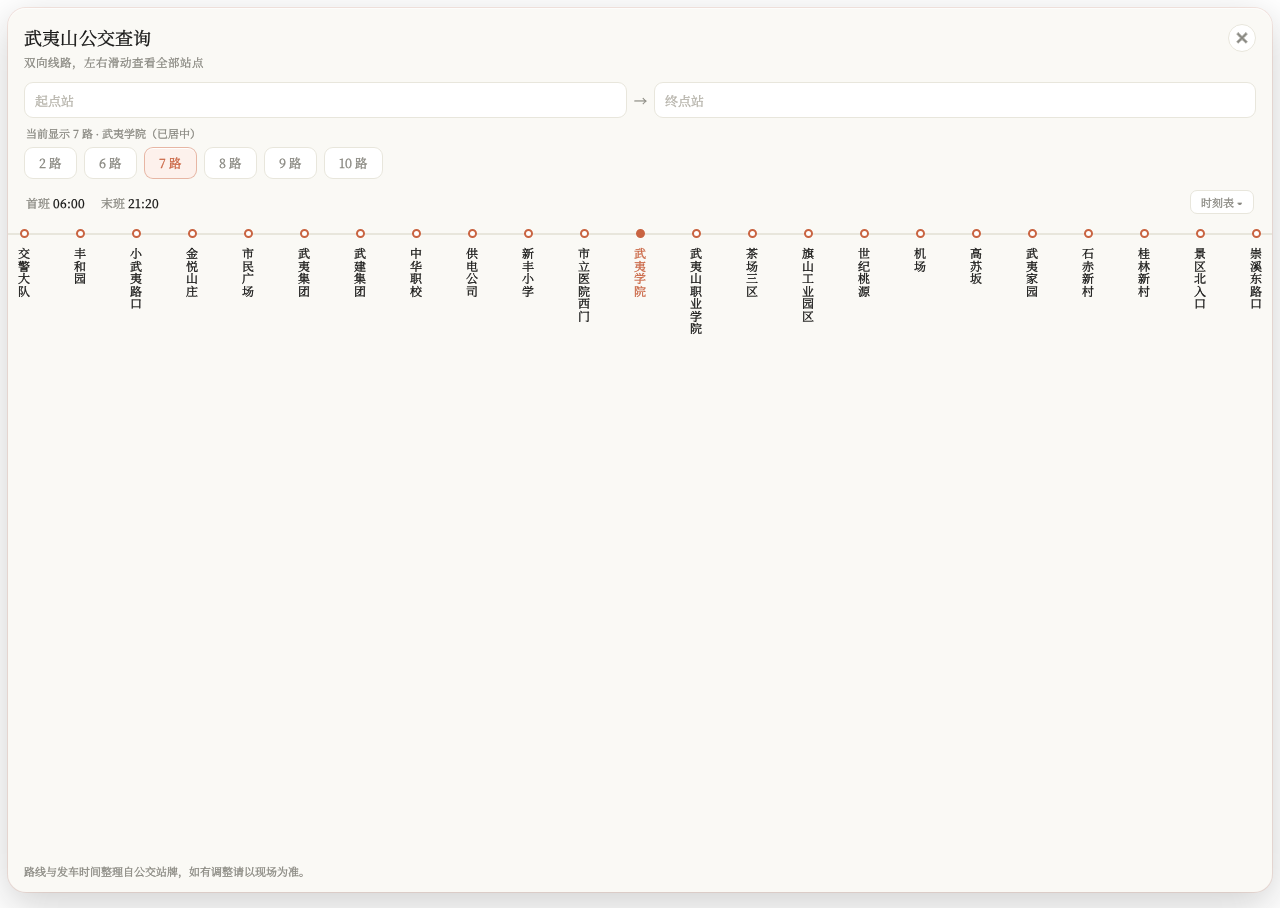
==== app/src/main/assets/www/bus.html @ 33e326f3 "feat: Mimi课表 3.2" ====
<!DOCTYPE html>
<html lang="zh-CN">
<head>
<meta charset="utf-8">
<meta name="viewport" content="width=device-width, initial-scale=1.0, maximum-scale=1.0, user-scalable=no">
<title>武夷山公交查询</title>
<style>
        @font-face {
            font-family: 'Mi Serif';
            src: url('../fonts/mi-serif.otf') format('opentype');
            font-display: block;
        }
        :root {
            --primary: #C96442; --bg: #F5F4ED; --card: #FAF9F5; --ink: #141413;
            --sub: #87867F; --border: #E8E6DC; --accent: #D97757; --soft: #FDF1EC;
        }
        * { box-sizing: border-box; -webkit-tap-highlight-color: transparent; }
        html, body { margin: 0; height: 100%; background: transparent; }
        body {
            font-family: "Mi Serif", "Noto Serif CJK SC", "Source Han Serif SC", "Songti SC", serif;
            -webkit-text-stroke: 0.32px currentColor;
            color: var(--ink);
        }
        .sheet {
            height: calc(100% - 16px); margin: 8px; overflow-y: auto;
            display: flex; flex-direction: column;
            background: var(--card); border-radius: 18px;
            box-shadow: 0 0 0 1px rgba(201,100,66,0.14), 0 12px 40px rgba(20,20,19,0.20), inset 0 1px 0 rgba(255,255,255,0.7);
        }
        .head { display: flex; align-items: flex-start; padding: 16px 16px 0; }
        .head-txt { min-width: 0; }
        .title { font-size: 18px; font-weight: 500; letter-spacing: .2px; }
        .sub { margin-top: 4px; font-size: 11.5px; color: var(--sub); }
        .close {
            flex: 0 0 auto; margin-left: auto; width: 28px; height: 28px; border-radius: 50%;
            border: 1px solid var(--border); background: #FFFFFF; color: var(--sub);
            font-size: 15px; line-height: 26px; text-align: center; padding: 0;
            font-family: inherit;
        }
        .search { display: flex; align-items: center; gap: 7px; padding: 12px 16px 0; }
        .search input {
            flex: 1; min-width: 0; height: 36px; padding: 0 10px;
            border: 1px solid var(--border); border-radius: 9px; background: #FFFFFF;
            font-family: inherit; font-size: 13px; color: var(--ink);
            -webkit-text-stroke: 0.32px currentColor;
        }
        .search input::placeholder { color: #B4B1A8; }
        .sep { flex: 0 0 auto; font-size: 13px; color: var(--sub); }
        .hint { padding: 7px 18px 0; font-size: 11px; color: var(--sub); min-height: 16px; }
        .hint.warn { color: #B4553A; }
        .tabs {
            display: flex; gap: 7px; padding: 6px 16px 0;
            overflow-x: auto; -webkit-overflow-scrolling: touch; scrollbar-width: none;
        }
        .tabs::-webkit-scrollbar { height: 0; display: none; }
        .tab {
            flex: 0 0 auto; height: 32px; padding: 0 14px; border-radius: 9px;
            border: 1px solid var(--border); background: #FFFFFF; color: var(--sub);
            font-family: inherit; font-size: 12.5px;
            transition: background .18s ease, color .18s ease, border-color .18s ease;
        }
        .tab.on {
            background: var(--soft); border-color: rgba(201,100,66,0.42); color: var(--primary);
            box-shadow: inset 0 1px 0 rgba(255,255,255,0.9);
        }
        .route { display: none; flex-direction: column; min-height: 0; }
        .route.on { display: flex; }
        .times {
            display: flex; align-items: center; gap: 16px; padding: 11px 18px 0;
            font-size: 12px; color: var(--sub);
        }
        .times b { color: var(--ink); font-weight: 500; }
        .tt-btn {
            margin-left: auto; height: 24px; padding: 0 10px; border-radius: 7px;
            border: 1px solid var(--border); background: #FFFFFF; color: var(--sub);
            font-family: inherit; font-size: 11px;
        }
        .tt { display: none; padding: 8px 16px 0; }
        .tt.on { display: block; }
        .dirs { display: flex; flex-wrap: wrap; gap: 6px; }
        .dir {
            height: 26px; padding: 0 9px; border-radius: 7px; border: 1px solid var(--border);
            background: #FFFFFF; color: var(--sub); font-family: inherit; font-size: 11px;
        }
        .dir.on { background: var(--soft); border-color: rgba(201,100,66,0.42); color: var(--primary); }
        .tt-note { padding: 7px 0 0; font-size: 10.5px; color: var(--sub); line-height: 1.45; }
        .period { padding: 9px 0 0; }
        .period .plabel { font-size: 11px; color: var(--sub); }
        .period .ptimes { display: flex; flex-wrap: wrap; gap: 5px; margin-top: 5px; }
        .period .ptimes span {
            min-width: 43px; height: 22px; line-height: 22px; text-align: center;
            border-radius: 6px; background: #FFFFFF; border: 1px solid var(--border);
            font-size: 11.5px; color: var(--ink);
        }
        .pnote { margin-top: 5px; font-size: 10.5px; color: var(--sub); }
        .scroller { overflow-x: auto; overflow-y: hidden; padding: 10px 0 4px; -webkit-overflow-scrolling: touch; scrollbar-width: none; }
        .scroller::-webkit-scrollbar { height: 0; display: none; }
        .rail { position: relative; display: flex; width: max-content; --pad: 34px; padding: 0 var(--pad); }
        .rail::before {
            content: ''; position: absolute; left: calc(var(--pad) + 28px); right: calc(var(--pad) + 28px); top: 9px;
            height: 2px; background: var(--border); border-radius: 1px;
        }
        .seg-line {
            position: absolute; top: 9px; height: 2px; background: var(--primary);
            border-radius: 1px; z-index: 0;
        }
        .arrow {
            position: absolute; top: 4px; width: 0; height: 0;
            border-top: 6px solid transparent; border-bottom: 6px solid transparent;
        }
        .arrow.l { left: calc(var(--pad) - 10px); border-right: 8px solid var(--primary); }
        .arrow.r { right: calc(var(--pad) - 10px); border-left: 8px solid var(--primary); }
        .stop { flex: 0 0 56px; width: 56px; display: flex; flex-direction: column; align-items: center; }
        .dot {
            width: 9px; height: 9px; border-radius: 50%; margin-top: 5px;
            background: #FFFFFF; border: 2px solid var(--primary); position: relative; z-index: 1;
        }
        .stop.start .dot, .stop.end .dot { background: var(--primary); }
        .name {
            margin-top: 9px; writing-mode: vertical-rl; text-orientation: upright;
            font-size: 12px; line-height: 1.28; letter-spacing: .5px;
            white-space: nowrap; color: var(--ink);
        }
        .stop.start .name, .stop.end .name { color: var(--ink); }
        .stop.seg .dot { background: var(--primary); border-color: var(--primary); }
        .stop.seg .name { color: var(--primary); }
        .stop.seg.from-pt .dot, .stop.seg.to-pt .dot { box-shadow: 0 0 0 4px rgba(201,100,66,0.18); }
        .stop.seg.from-pt .name, .stop.seg.to-pt .name { font-weight: 500; }
        .foot { margin-top: auto; padding: 10px 16px 13px; font-size: 11px; color: var(--sub); }
</style>
</head>
<body>
<div class="sheet">
    <div class="head">
        <div class="head-txt">
            <div class="title">武夷山公交查询</div>
            <div class="sub">双向线路，左右滑动查看全部站点</div>
        </div>
        <button class="close" onclick="closeSheet()">✕</button>
    </div>

    <div class="search">
        <input id="from" type="search" placeholder="起点站" autocomplete="off">
        <span class="sep">→</span>
        <input id="to" type="search" placeholder="终点站" autocomplete="off">
    </div>
    <div class="hint" id="hint"></div>

    <div class="tabs" id="tabs"></div>
    <div id="routes"></div>

    <div class="foot">路线与发车时间整理自公交站牌，如有调整请以现场为准。</div>
</div>
<script>
    const ROUTES = {
        2: { start: '6:00', end: '22:00', stops: ['火车站', '综合农场', '樟树公园', '绿缘小区', '火车站路口', '污水处理厂',
            '中洲', '富贵华府', '金悦山庄', '中医院', '市人大', '崇安街道办', '环岛东', '大同街', '横街头',
            '列宁公园', '汽车站', '岩福路口', '岩前路口', '瑞岩小区', '石雄公交站'] },
        6: { start: '6:00', end: '22:00', stops: ['高铁北站', '东湖丽景', '双龙寺', '崇安高速路口', '西门批发市场',
            '西门', '列宁公园', '横街头', '市体育局', '开放大学', '富贵华府', '中洲', '污水处理厂', '火车站路口',
            '武夷华庭', '武夷和园', '市立医院西门', '教师公寓', '茶场新区', '世纪桃源', '机场', '高苏坂',
            '武夷家园', '赤石新村', '桂林新村', '景区北入口', '崇溪东路口', '角亭', '紫阳古城', '武夷广场',
            '红袍步行街', '漫心酒店', '三姑环岛', '太阳城', '茶博园', '嘉元千禧度假酒店', '公馆小学',
            '公馆新村', '景区南入口'] },
        7: { start: '6:00', end: '22:15', fare: '免费乘车',
            remark: '计划发车时间，受路况影响可能临时调整，首末班除外',
            dirs: [
                { name: '武夷山北站① → 南源岭枢纽站', first: '06:00', last: '21:20', periods: [
                    { label: '早高峰 06:00–10:00', times: ['06:00', '06:20', '06:40', '07:00', '07:22', '07:44', '08:06', '08:30', '09:00', '09:30'] },
                    { label: '平峰 10:00–16:00', times: ['10:00', '10:30', '10:54', '11:18', '11:42', '12:02', '12:22', '12:42', '13:02', '13:20', '13:38', '13:56', '14:14', '14:30', '14:54', '15:10', '15:26', '15:40', '15:54'] },
                    { label: '晚高峰 16:00–20:00', times: ['16:12', '16:30', '16:48', '17:06', '17:24', '17:42', '18:00', '18:20', '18:40', '19:00', '19:16', '19:32', '19:46'] },
                    { label: '夜间 20:00–21:20', times: ['20:05', '20:20', '20:35', '20:55', '21:20'] }
                ] },
                { name: '南源岭民宿村 → 武夷山北站', first: '06:25', last: '22:15', periods: [
                    { label: '早高峰 06:25–10:00', times: ['06:25', '07:05', '07:26', '07:44', '07:56', '08:16', '08:36', '08:52', '09:16', '09:40'] },
                    { label: '平峰 10:00–16:00', times: ['10:10', '10:34', '10:48', '11:08', '11:30', '11:44', '12:00', '12:24', '12:48', '13:14', '13:32', '13:50', '14:10', '14:32', '14:46', '15:08', '15:30', '15:46'] },
                    { label: '晚高峰 16:00–19:24', times: ['16:10', '16:34', '16:58', '17:22', '17:40', '18:00', '18:22', '18:34', '18:50', '19:10', '19:24'] },
                    { label: '夜间 19:24–22:15', note: '该时段时刻表暂缺，请以站牌为准' }
                ] }
            ],
            stops: ['高铁北站', '东湖丽景', '北城加油站', '双龙寺', '工人文化宫',
            '崇安高速路口', '西门批发市场', '汽车站', '岩前路口', '小武夷花园', '交警大队', '丰和园',
            '小武夷路口', '金悦山庄', '市民广场', '武夷集团', '武建集团', '中华职校', '供电公司', '新丰小学',
            '市立医院西门', '武夷学院', '武夷山职业学院', '茶场三区', '旗山工业园区', '世纪桃源', '机场',
            '高苏坂', '武夷家园', '石赤新村', '桂林新村', '景区北入口', '崇溪东路口', '南亭', '紫阳古城',
            '武夷广场', '红袍步行街', '漫心酒店', '三姑环岛', '太阳城', '悦华酒店', '茶博园',
            '嘉元千禧度假酒店', '公馆小学', '公馆新村', '景区南入口', '上埔', '天游山庄', '南源岭', '南源岭民宿'] },
        8: { start: '6:50', end: '22:40', fare: '免费乘车',
            remark: '计划发车时间，受路况影响可能临时调整，首末班除外',
            dirs: [
                { name: '火车站 → 武夷山北站', first: '06:50', last: '22:40', periods: [
                    { label: '早高峰 06:50–10:00', times: ['06:50', '07:20', '07:50', '08:20', '08:50', '09:20', '09:50'] },
                    { label: '平峰 10:00–16:00', times: ['10:20', '10:50', '11:20', '12:00', '12:30', '13:00', '13:40', '14:20', '15:00', '15:40'] },
                    { label: '晚高峰 16:00–20:00', times: ['16:20', '17:10', '17:40', '18:10', '18:50', '19:30'] },
                    { label: '夜间 20:00–22:45', times: ['20:10', '20:50', '21:40', '22:45'] }
                ] },
                { name: '武夷山北站② → 火车站', first: '06:10', last: '22:00', periods: [
                    { label: '早高峰 06:10–10:00', times: ['06:10', '06:40', '07:10', '07:40', '08:10', '08:40', '09:10', '09:40'] },
                    { label: '平峰 10:00–16:00', times: ['10:10', '10:40', '11:20', '11:50', '12:20', '13:00', '13:40', '14:20', '15:00', '15:40'] },
                    { label: '晚高峰 16:00–20:00', times: ['16:30', '17:00', '17:30', '18:10', '18:50', '19:30'] },
                    { label: '夜间 20:00–22:05', times: ['20:10', '21:00', '22:05'] }
                ] }
            ],
            stops: ['高铁北站', '东湖丽景', '北城加油站', '双龙寺', '工人文化宫',
            '崇安高速路口', '西门批发市场', '西门', '列宁公园', '横街头', '大同街', '环岛东', '崇安街道办',
            '市人大', '金悦山庄', '市民广场', '武建集团', '中华职校', '供电公司', '新丰小学', '市立医院西门',
            '武夷学院', '学生公寓', '公安局', '茶场新区', '教师公寓', '武夷医院', '武夷和园', '武夷华庭',
            '绿缘小区', '樟树公园', '综合农场', '火车站'] },
        9: { start: '6:10', end: '20:20', stops: ['高铁北站', '东湖丽景', '双龙寺', '工人文化宫', '崇安高速路口',
            '西门批发市场', '西门', '体育馆', '市区环岛', '开放大学', '富贵华府', '中洲', '污水处理厂',
            '火车站路口', '武夷华庭', '武夷和园', '市立医院西门', '教师公寓', '茶场新区', '世纪桃源', '机场',
            '高苏坂', '武夷家园', '赤石新村', '桂林新村', '景区北入口', '崇溪东路口', '角亭', '紫阳古城',
            '武夷广场', '红袍步行街', '漫心酒店', '三姑环岛', '三姑老街', '兰汤', '武夷山庄'] },
        10: { start: '7:00', end: '18:25', stops: ['高铁北站', '东湖丽景', '北城加油站', '双龙寺', '工人文化宫',
            '崇安高速路口', '西门批发市场', '西门', '体育馆', '市区环岛', '崇安大桥', '东岸村', '横山头',
            '水美幸福湾', '湖桃小学', '上东埠村', '下东埠村', '碧桂园', '高速运营中心', '赤石纪念馆'] }
    };
    const ORDER = [2, 6, 7, 8, 9, 10];
    const DEFAULT_ROUTE = 7;
    const DEFAULT_STOP = '武夷学院';
    let current = DEFAULT_ROUTE;
    let touched = false;

    function esc(t) {
        return String(t).replace(/[&<>"]/g, function (c) {
            return ({ '&': '&amp;', '<': '&lt;', '>': '&gt;', '"': '&quot;' })[c];
        });
    }

    function railOf(no) { return document.querySelector('#route' + no + ' .rail'); }
    function scrollerOf(no) { return document.querySelector('#route' + no + ' .scroller'); }
    function stopsOf(no) { return railOf(no).querySelectorAll('.stop'); }

    function buildTabs() {
        document.getElementById('tabs').innerHTML = ORDER.map(function (no) {
            return '<button class="tab' + (no === current ? ' on' : '') + '" data-no="' + no +
                '" onclick="switchRoute(' + no + ')">' + no + ' 路</button>';
        }).join('');
    }

    function buildRoutes() {
        document.getElementById('routes').innerHTML = ORDER.map(function (no) {
            const r = ROUTES[no];
            const stops = r.stops.map(function (name, i) {
                const cls = i === 0 ? 'stop start' : (i === r.stops.length - 1 ? 'stop end' : 'stop');
                return '<div class="' + cls + '" data-name="' + esc(name) + '"><div class="dot"></div>' +
                    '<div class="name">' + esc(name) + '</div></div>';
            }).join('');
            const ttBtn = r.dirs
                ? '<button class="tt-btn" onclick="toggleTimetable(' + no + ')">时刻表 ▾</button>'
                : '';
            const tt = r.dirs
                ? '<div class="tt" id="tt' + no + '">' +
                    '<div class="dirs">' + r.dirs.map(function (d, i) {
                        return '<button class="dir' + (i === 0 ? ' on' : '') + '" data-dir="' + i +
                            '" onclick="showDir(' + no + ',' + i + ')">' + esc(d.name) + '</button>';
                    }).join('') + '</div>' +
                    '<div class="tt-body" id="ttbody' + no + '"></div>' +
                  '</div>'
                : '';
            return '<div class="route' + (no === current ? ' on' : '') + '" id="route' + no + '">' +
                '<div class="times"><span>首班 <b class="t-first">' + r.start + '</b></span>' +
                '<span>末班 <b class="t-last">' + r.end + '</b></span>' + ttBtn + '</div>' +
                '<div class="scroller"><div class="rail"><div class="arrow l"></div>' + stops +
                '<div class="arrow r"></div></div></div>' + tt + '</div>';
        }).join('');
        ORDER.forEach(function (no) {
            if (ROUTES[no].dirs) showDir(no, 0, true);
        });
    }

    // 时刻表面积：按方向切换，方向内按早晚高峰分段
    function showDir(no, dir, silent) {
        const r = ROUTES[no];
        if (!r.dirs || !r.dirs[dir]) return;
        const d = r.dirs[dir];
        document.querySelectorAll('#route' + no + ' .dir').forEach(function (el) {
            el.classList.toggle('on', Number(el.dataset.dir) === dir);
        });
        const route = document.getElementById('route' + no);
        route.querySelector('.t-first').textContent = d.first;
        route.querySelector('.t-last').textContent = d.last;
        document.getElementById('ttbody' + no).innerHTML =
            (r.fare || r.remark
                ? '<div class="tt-note">' + esc([r.fare, r.remark].filter(Boolean).join(' · ')) + '</div>'
                : '') +
            d.periods.map(function (p) {
                const body = p.note
                    ? '<div class="pnote">' + esc(p.note) + '</div>'
                    : '<div class="ptimes">' + p.times.map(function (t) {
                        return '<span>' + t + '</span>';
                    }).join('') + '</div>';
                return '<div class="period"><div class="plabel">' + esc(p.label) + '</div>' + body + '</div>';
            }).join('');
        if (!silent) route.querySelector('.times').scrollIntoView({ block: 'nearest' });
    }

    function toggleTimetable(no) {
        const tt = document.getElementById('tt' + no);
        const open = tt.classList.toggle('on');
        const btn = document.querySelector('#route' + no + ' .tt-btn');
        if (btn) btn.textContent = open ? '时刻表 ▴' : '时刻表 ▾';
        if (open) tt.scrollIntoView({ block: 'nearest', behavior: 'smooth' });
        touched = true;
    }

    function setHint(text, warn) {
        const el = document.getElementById('hint');
        el.textContent = text;
        el.classList.toggle('warn', !!warn);
    }

    function clearSeg(no) {
        stopsOf(no).forEach(function (el) { el.classList.remove('seg', 'from-pt', 'to-pt'); });
        const line = railOf(no).querySelector('.seg-line');
        if (line) line.remove();
    }

    function ensurePad(no) {
        const scroller = scrollerOf(no);
        const pad = Math.max(34, Math.round(scroller.clientWidth / 2 - 28));
        railOf(no).style.setProperty('--pad', pad + 'px');
        railOf(no).getBoundingClientRect();
        return scroller;
    }

    function centerIndex(no, index, smooth) {
        const scroller = ensurePad(no);
        const stop = stopsOf(no)[index];
        stop.getBoundingClientRect();
        const left = Math.round(stop.offsetLeft + stop.offsetWidth / 2 - scroller.clientWidth / 2);
        if (smooth) scroller.scrollTo({ left: Math.max(0, left), behavior: 'smooth' });
        else scroller.scrollLeft = Math.max(0, left);
        return stop;
    }

    function centerRange(no, lo, hi, smooth) {
        const scroller = ensurePad(no);
        const stops = stopsOf(no);
        const span = stops[hi].offsetLeft - stops[lo].offsetLeft;
        // 区间比屏幕还宽时无法一眼看完，先把起点居中，终点由用户右滑查看
        const mid = span > scroller.clientWidth - 60
            ? stops[lo].offsetLeft + 28
            : (stops[lo].offsetLeft + stops[hi].offsetLeft) / 2 + 28;
        scroller.scrollTo({ left: Math.max(0, Math.round(mid - scroller.clientWidth / 2)), behavior: smooth ? 'smooth' : 'auto' });
    }

    function drawSegment(no, lo, hi) {
        clearSeg(no);
        const rail = railOf(no);
        const stops = stopsOf(no);
        const a = stops[lo], b = stops[hi];
        for (let i = lo; i <= hi; i++) stops[i].classList.add('seg');
        stops[lo].classList.add('from-pt');
        stops[hi].classList.add('to-pt');
        const line = document.createElement('div');
        line.className = 'seg-line';
        line.style.left = (a.offsetLeft + a.offsetWidth / 2) + 'px';
        line.style.width = Math.max(0, b.offsetLeft - a.offsetLeft) + 'px';
        rail.insertBefore(line, rail.firstChild.nextSibling);
        return { total: hi - lo + 1, middle: Math.max(0, hi - lo - 1) };
    }

    // 在当前线路中查找站点，找不到则返回 -1
    function findOn(no, q) {
        const stops = ROUTES[no].stops;
        let exact = -1, prefix = -1, contains = -1;
        stops.forEach(function (n, i) {
            if (n === q && exact < 0) exact = i;
            else if (n.indexOf(q) === 0 && prefix < 0) prefix = i;
            else if (n.indexOf(q) > 0 && contains < 0) contains = i;
        });
        return exact >= 0 ? exact : (prefix >= 0 ? prefix : contains);
    }

    // 输入某个站点：优先当前线路，找不到就切到有这条站的线路
    function resolveStop(q) {
        const order = [current].concat(ORDER.filter(function (n) { return n !== current; }));
        for (let k = 0; k < order.length; k++) {
            const idx = findOn(order[k], q);
            if (idx >= 0) return { route: order[k], index: idx };
        }
        return null;
    }

    function refreshSegment(keepInput) {
        const fromRaw = document.getElementById('from').value.replace(/\s/g, '');
        const toRaw = document.getElementById('to').value.replace(/\s/g, '');
        clearSeg(current);
        if (!fromRaw && !toRaw) {
            setHint('输入起点与终点，可标出区间', false);
            return;
        }
        if (!fromRaw || !toRaw) {
            setHint(fromRaw ? '再输入终点站即可标出区间' : '再输入起点站即可标出区间', false);
            return;
        }
        const a = resolveStop(fromRaw), b = resolveStop(toRaw);
        if (!a || !b) {
            const bad = !a ? fromRaw : toRaw;
            setHint('未找到「' + bad + '」，试试其他关键词', true);
            return;
        }
        if (a.route !== b.route) {
            setHint('「' + fromRaw + '」和「' + toRaw + '」不在同一条线路上', true);
            return;
        }
        if (a.route !== current) switchRoute(a.route, true);
        const lo = Math.min(a.index, b.index), hi = Math.max(a.index, b.index);
        ensurePad(current);                 // 先确定两端留白，再按最终位置画区间
        const info = drawSegment(current, lo, hi);
        centerRange(current, lo, hi, true);
        setHint(current + ' 路 · ' + fromRaw + ' → ' + toRaw + ' 共 ' + info.total +
            ' 站，途经 ' + info.middle + ' 站', false);
    }

    function switchRoute(no, keepInput) {
        current = no;
        touched = true;
        ORDER.forEach(function (n) {
            document.getElementById('route' + n).classList.toggle('on', n === no);
            const tab = document.querySelector('.tab[data-no="' + n + '"]');
            if (tab) tab.classList.toggle('on', n === no);
        });
        clearSeg(no);
        railOf(no).style.setProperty('--pad', '34px');
        scrollerOf(no).scrollLeft = 0;
        if (!keepInput) {
            document.getElementById('from').value = '';
            document.getElementById('to').value = '';
            setHint('输入起点与终点，可标出区间', false);
        }
    }

    function initDefault() {
        const idx = ROUTES[current].stops.indexOf(DEFAULT_STOP);
        if (idx < 0) return;
        const stop = centerIndex(current, idx, false);
        stop.classList.add('seg');
        setHint('当前显示 ' + current + ' 路 · ' + DEFAULT_STOP + '（已居中）', false);
    }

    function closeSheet() {
        if (window.MimiBridge && window.MimiBridge.close) {
            window.MimiBridge.close();
        }
    }

    buildTabs();
    buildRoutes();
    ['from', 'to'].forEach(function (id) {
        const el = document.getElementById(id);
        el.addEventListener('input', function () { touched = true; });
        el.addEventListener('change', function () { touched = true; refreshSegment(); });
        el.addEventListener('keydown', function (e) {
            if (e.key === 'Enter') { el.blur(); refreshSegment(); }
        });
    });
    window.addEventListener('resize', function () {
        if (!touched) initDefault();
    });
    if (document.readyState === 'complete') {
        initDefault();
    } else {
        window.addEventListener('load', initDefault);
    }
</script>
</body>
</html>
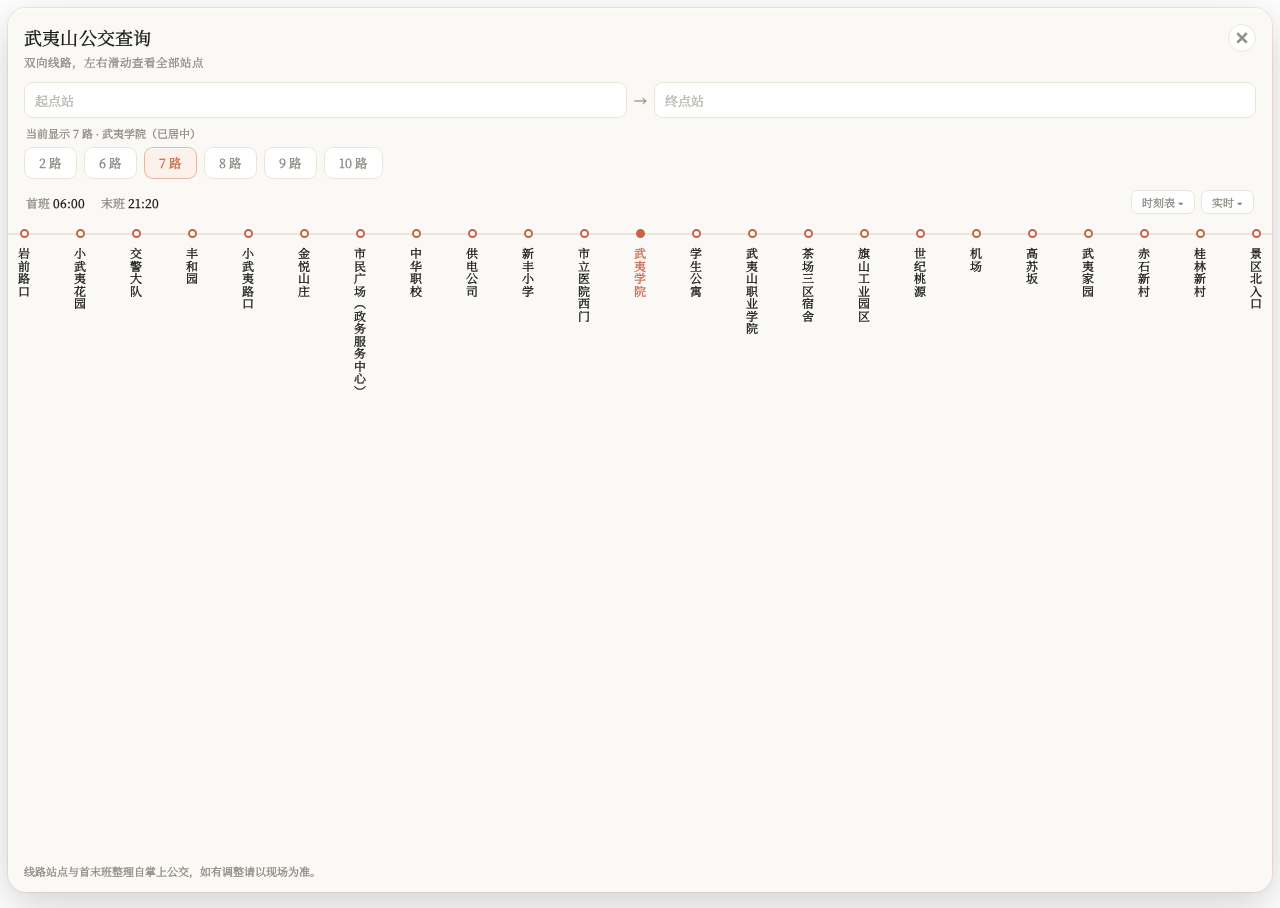
==== commit 56504c86: "feat: Mimi课表 3.3" ====
--- a/app/src/main/assets/www/bus.html
+++ b/app/src/main/assets/www/bus.html
@@ -70,8 +70,9 @@
             font-size: 12px; color: var(--sub);
         }
         .times b { color: var(--ink); font-weight: 500; }
+        .times .actions { margin-left: auto; display: flex; gap: 6px; }
         .tt-btn {
-            margin-left: auto; height: 24px; padding: 0 10px; border-radius: 7px;
+            height: 24px; padding: 0 10px; border-radius: 7px;
             border: 1px solid var(--border); background: #FFFFFF; color: var(--sub);
             font-family: inherit; font-size: 11px;
         }
@@ -127,6 +128,31 @@
         .stop.seg.from-pt .dot, .stop.seg.to-pt .dot { box-shadow: 0 0 0 4px rgba(201,100,66,0.18); }
         .stop.seg.from-pt .name, .stop.seg.to-pt .name { font-weight: 500; }
         .foot { margin-top: auto; padding: 10px 16px 13px; font-size: 11px; color: var(--sub); }
+        /* ===== 实时公交面板 ===== */
+        .live-panel { display: none; flex-direction: column; padding: 10px 16px 14px; border-top: 1px dashed var(--border); }
+        .live-panel.on { display: flex; }
+        .live-head { display: flex; align-items: center; gap: 10px; margin-bottom: 10px; }
+        .live-route { font-size: 14px; font-weight: 500; color: var(--ink); }
+        .live-dir-group { display: flex; gap: 6px; margin-left: auto; }
+        .live-dir { height: 24px; padding: 0 9px; border-radius: 7px; border: 1px solid var(--border); background: #FFFFFF; color: var(--sub); font-family: inherit; font-size: 11px; white-space: nowrap; }
+        .live-dir.on { background: var(--soft); border-color: rgba(201,100,66,0.42); color: var(--primary); }
+        .live-meta { display: flex; gap: 10px; font-size: 11px; color: var(--sub); margin-bottom: 8px; }
+        .live-meta b { color: var(--ink); font-weight: 500; }
+        .live-meta .live-state-warn { color: #B4553A; font-weight: 500; }
+        .live-list { font-size: 12.5px; color: var(--ink); }
+        .live-list-row { display: flex; align-items: flex-start; gap: 8px; padding: 7px 2px; border-bottom: 1px dashed var(--border); }
+        .live-list-row:last-child { border-bottom: none; }
+        .live-station-num { flex: 0 0 22px; font-size: 10.5px; color: var(--sub); text-align: right; padding-top: 1px; font-variant-numeric: tabular-nums; }
+        .live-station-name { flex: 1 1 auto; min-width: 0; }
+        .live-station-name .ln { color: var(--ink); font-weight: 500; }
+        .live-station-name .lst { font-size: 11px; color: var(--sub); margin-left: 4px; }
+        .live-buses { flex: 0 0 auto; display: flex; flex-direction: column; gap: 4px; align-items: flex-end; min-width: 110px; }
+        .live-bus { font-size: 11px; padding: 2px 8px; border-radius: 10px; background: var(--soft); color: var(--primary); border: 1px solid rgba(201,100,66,0.3); line-height: 1.5; text-align: right; }
+        .live-bus .lb-plate { font-weight: 500; font-size: 11px; }
+        .live-bus .lb-sub { color: var(--sub); font-size: 10px; margin-left: 3px; }
+        .live-empty { padding: 20px 0; text-align: center; color: var(--sub); font-size: 12px; }
+        .live-empty.warn { color: #B4553A; }
+        .live-loader { padding: 14px 0; text-align: center; color: var(--sub); font-size: 12px; }
 </style>
 </head>
 <body>
@@ -149,19 +175,19 @@
     <div class="tabs" id="tabs"></div>
     <div id="routes"></div>
 
-    <div class="foot">路线与发车时间整理自公交站牌，如有调整请以现场为准。</div>
+    <div class="foot">线路站点与首末班整理自掌上公交，如有调整请以现场为准。</div>
 </div>
 <script>
     const ROUTES = {
-        2: { start: '6:00', end: '22:00', stops: ['火车站', '综合农场', '樟树公园', '绿缘小区', '火车站路口', '污水处理厂',
-            '中洲', '富贵华府', '金悦山庄', '中医院', '市人大', '崇安街道办', '环岛东', '大同街', '横街头',
-            '列宁公园', '汽车站', '岩福路口', '岩前路口', '瑞岩小区', '石雄公交站'] },
-        6: { start: '6:00', end: '22:00', stops: ['高铁北站', '东湖丽景', '双龙寺', '崇安高速路口', '西门批发市场',
-            '西门', '列宁公园', '横街头', '市体育局', '开放大学', '富贵华府', '中洲', '污水处理厂', '火车站路口',
-            '武夷华庭', '武夷和园', '市立医院西门', '教师公寓', '茶场新区', '世纪桃源', '机场', '高苏坂',
-            '武夷家园', '赤石新村', '桂林新村', '景区北入口', '崇溪东路口', '角亭', '紫阳古城', '武夷广场',
-            '红袍步行街', '漫心酒店', '三姑环岛', '太阳城', '茶博园', '嘉元千禧度假酒店', '公馆小学',
-            '公馆新村', '景区南入口'] },
+        2: { start: '6:00', end: '22:35', stops: ['火车站', '综合农场', '樟树公园', '绿缘小区', '火车站路口', '污水处理厂',
+            '中洲', '富贵华府', '中医院', '不动产中心', '金悦山庄', '市人大', '崇安街道办', '环岛东（江滨公园）', '大同街', '横街头',
+            '列宁公园', '汽车站', '岩福路口', '岩前路口', '瑞岩小区', '石雄街', '石雄公交站'] },
+        6: { start: '6:00', end: '22:55', stops: ['武夷山北站③', '东湖丽景', '双龙寺', '工人文化宫', '崇安高速路口', '西门批发市场',
+            '西门', '列宁公园', '横街头（和平路口）①', '体育馆', '市区环岛', '开放大学（余庆小学分校）', '富贵华府', '中洲', '污水处理厂', '火车站路口',
+            '武夷华庭', '武夷和园', '市立医院', '教师公寓', '茶场新区', '茶场', '世纪桃源', '机场', '高苏坂',
+            '武夷家园', '赤石新村', '桂林新村', '景区北入口', '崇溪东路口', '角亭（融庭湾）', '紫阳古城', '武夷广场（月映武夷）',
+            '红袍步行街', '云季酒店', '三姑环岛', '太阳城（悦华酒店）', '茶博园（印象大红袍）', '嘉元千禧度假酒店', '公馆小学',
+            '公馆新村', '景区南入口', '上埔', '天游山庄', '南源岭公路站（青瓦）', '南源岭枢纽站（汽车城）'] },
         7: { start: '6:00', end: '22:15', fare: '免费乘车',
             remark: '计划发车时间，受路况影响可能临时调整，首末班除外',
             dirs: [
@@ -178,48 +204,57 @@
                     { label: '夜间 19:24–22:15', note: '该时段时刻表暂缺，请以站牌为准' }
                 ] }
             ],
-            stops: ['高铁北站', '东湖丽景', '北城加油站', '双龙寺', '工人文化宫',
-            '崇安高速路口', '西门批发市场', '汽车站', '岩前路口', '小武夷花园', '交警大队', '丰和园',
-            '小武夷路口', '金悦山庄', '市民广场', '武夷集团', '武建集团', '中华职校', '供电公司', '新丰小学',
-            '市立医院西门', '武夷学院', '武夷山职业学院', '茶场三区', '旗山工业园区', '世纪桃源', '机场',
-            '高苏坂', '武夷家园', '石赤新村', '桂林新村', '景区北入口', '崇溪东路口', '南亭', '紫阳古城',
-            '武夷广场', '红袍步行街', '漫心酒店', '三姑环岛', '太阳城', '悦华酒店', '茶博园',
-            '嘉元千禧度假酒店', '公馆小学', '公馆新村', '景区南入口', '上埔', '天游山庄', '南源岭', '南源岭民宿'] },
-        8: { start: '6:50', end: '22:40', fare: '免费乘车',
+            stops: ['武夷山北站①', '东湖丽景', '双龙寺', '工人文化宫',
+            '崇安高速路口', '西门批发市场', '西门', '汽车站', '岩福路口', '岩前路口', '小武夷花园', '交警大队', '丰和园',
+            '小武夷路口', '金悦山庄', '市民广场（政务服务中心）', '中华职校', '供电公司', '新丰小学',
+            '市立医院西门', '武夷学院', '学生公寓', '武夷山职业学院', '茶场三区宿舍', '旗山工业园区', '世纪桃源', '机场',
+            '高苏坂', '武夷家园', '赤石新村', '桂林新村', '景区北入口', '崇溪东路口', '角亭（融庭湾）', '紫阳古城',
+            '武夷广场（月映武夷）', '红袍步行街', '云季酒店', '三姑环岛', '太阳城（悦华酒店）', '茶博园（印象大红袍）',
+            '嘉元千禧度假酒店', '公馆小学', '公馆新村', '景区南入口', '上埔', '天游山庄', '南源岭公路站（青瓦）', '南源岭枢纽站（汽车城）'] },
+        8: { start: '6:10', end: '22:40', fare: '免费乘车',
             remark: '计划发车时间，受路况影响可能临时调整，首末班除外',
             dirs: [
+                { name: '武夷山北站② → 火车站', first: '06:10', last: '22:00', periods: [
+                    { label: '早高峰 06:10–10:00', times: ['06:10', '06:40', '07:10', '07:40', '08:10', '08:40', '09:10', '09:40'] },
+                    { label: '平峰 10:00–16:00', times: ['10:10', '10:40', '11:20', '11:50', '12:20', '13:00', '13:40', '14:20', '15:00', '15:40'] },
+                    { label: '晚高峰 16:00–20:00', times: ['16:30', '17:00', '17:30', '18:10', '18:50', '19:30'] },
+                    { label: '夜间 20:00–22:05', times: ['20:10', '21:00', '22:05'] }
+                ] },
                 { name: '火车站 → 武夷山北站', first: '06:50', last: '22:40', periods: [
                     { label: '早高峰 06:50–10:00', times: ['06:50', '07:20', '07:50', '08:20', '08:50', '09:20', '09:50'] },
                     { label: '平峰 10:00–16:00', times: ['10:20', '10:50', '11:20', '12:00', '12:30', '13:00', '13:40', '14:20', '15:00', '15:40'] },
                     { label: '晚高峰 16:00–20:00', times: ['16:20', '17:10', '17:40', '18:10', '18:50', '19:30'] },
                     { label: '夜间 20:00–22:45', times: ['20:10', '20:50', '21:40', '22:45'] }
-                ] },
-                { name: '武夷山北站② → 火车站', first: '06:10', last: '22:00', periods: [
-                    { label: '早高峰 06:10–10:00', times: ['06:10', '06:40', '07:10', '07:40', '08:10', '08:40', '09:10', '09:40'] },
-                    { label: '平峰 10:00–16:00', times: ['10:10', '10:40', '11:20', '11:50', '12:20', '13:00', '13:40', '14:20', '15:00', '15:40'] },
-                    { label: '晚高峰 16:00–20:00', times: ['16:30', '17:00', '17:30', '18:10', '18:50', '19:30'] },
-                    { label: '夜间 20:00–22:05', times: ['20:10', '21:00', '22:05'] }
                 ] }
             ],
-            stops: ['高铁北站', '东湖丽景', '北城加油站', '双龙寺', '工人文化宫',
-            '崇安高速路口', '西门批发市场', '西门', '列宁公园', '横街头', '大同街', '环岛东', '崇安街道办',
-            '市人大', '金悦山庄', '市民广场', '武建集团', '中华职校', '供电公司', '新丰小学', '市立医院西门',
-            '武夷学院', '学生公寓', '公安局', '茶场新区', '教师公寓', '武夷医院', '武夷和园', '武夷华庭',
+            stops: ['武夷山北站②', '东湖丽景', '双龙寺', '工人文化宫',
+            '崇安高速路口', '西门批发市场', '西门', '列宁公园', '横街头', '大同街', '环岛东（江滨公园）', '崇安街道办',
+            '市人大', '金悦山庄', '市民广场（政务服务中心）', '中华职校', '供电公司', '新丰小学', '市立医院西门',
+            '武夷学院', '学生公寓', '公安局', '茶场新区', '教师公寓', '市立医院', '武夷和园', '武夷华庭',
             '绿缘小区', '樟树公园', '综合农场', '火车站'] },
-        9: { start: '6:10', end: '20:20', stops: ['高铁北站', '东湖丽景', '双龙寺', '工人文化宫', '崇安高速路口',
-            '西门批发市场', '西门', '体育馆', '市区环岛', '开放大学', '富贵华府', '中洲', '污水处理厂',
-            '火车站路口', '武夷华庭', '武夷和园', '市立医院西门', '教师公寓', '茶场新区', '世纪桃源', '机场',
-            '高苏坂', '武夷家园', '赤石新村', '桂林新村', '景区北入口', '崇溪东路口', '角亭', '紫阳古城',
-            '武夷广场', '红袍步行街', '漫心酒店', '三姑环岛', '三姑老街', '兰汤', '武夷山庄'] },
-        10: { start: '7:00', end: '18:25', stops: ['高铁北站', '东湖丽景', '北城加油站', '双龙寺', '工人文化宫',
-            '崇安高速路口', '西门批发市场', '西门', '体育馆', '市区环岛', '崇安大桥', '东岸村', '横山头',
-            '水美幸福湾', '湖桃小学', '上东埠村', '下东埠村', '碧桂园', '高速运营中心', '赤石纪念馆'] }
+        9: { start: '6:00', end: '21:20', stops: ['武夷山北站③', '东湖丽景', '双龙寺', '工人文化宫', '崇安高速路口',
+            '西门批发市场', '西门', '体育馆', '市区环岛', '开放大学（余庆小学分校）', '富贵华府', '中洲', '污水处理厂',
+            '火车站路口', '武夷华庭', '武夷和园', '市立医院', '教师公寓', '茶场新区', '茶场', '世纪桃源', '机场',
+            '高苏坂', '武夷家园', '赤石新村', '桂林新村', '景区北入口', '崇溪东路口', '角亭（融庭湾）', '紫阳古城',
+            '武夷广场（月映武夷）', '红袍步行街', '云季酒店', '三姑环岛', '三姑老街', '兰汤', '武夷山庄（武夷宫）',
+            '区徽', '岩茶村', '一线天前兰路口', '天上宫（竹筏码头）①', '星村车站'] },
+        10: { start: '6:25', end: '18:25', stops: ['武夷山北站④', '东湖丽景', '双龙寺', '工人文化宫',
+            '崇安高速路口', '西门批发市场', '西门', '体育馆', '市区环岛', '崇安大桥（崇阳溪漫游道）', '看守所', '东岸村', '横山头',
+            '水美幸福湾', '湖桃小学', '上东埠村', '下东埠村', '碧桂园', '高速运营中心', '赤石纪念馆', '崇溪东路口',
+            '角亭（融庭湾）', '紫阳古城', '武夷广场（月映武夷）', '红袍步行街', '云季酒店', '三姑环岛',
+            '苏闽步行街（武旅集团）', '望峰酒店', '麒铭都', '泓林酒店', '三木自游小镇', '景区南入口', '上埔',
+            '天游山庄', '南源岭公路站（青瓦）', '南源岭民宿村（汽车城）', '东山埔', '慈心园', '中晟路口', '香江茗苑',
+            '鑫泰光电', '仙店园区管委会', '仙店村（蓝湾国际）'] }
     };
     const ORDER = [2, 6, 7, 8, 9, 10];
+    const LIVE_ROUTES = {'2': true, '6': true, '7': true, '8': true, '9': true, '10': true}; // 所有线路均支持实时
     const DEFAULT_ROUTE = 7;
     const DEFAULT_STOP = '武夷学院';
     let current = DEFAULT_ROUTE;
     let touched = false;
+    // ===== 实时公交状态 =====
+    const LIVE_URL = 'https://aokiisei.vxni.ink/mimi/live.php';
+    let liveState = { route: null, dir: '1', panelEl: null, timer: null, running: false, lastData: null, failCount: 0, currentReq: 0 };
 
     function esc(t) {
         return String(t).replace(/[&<>"]/g, function (c) {
@@ -249,6 +284,11 @@
             const ttBtn = r.dirs
                 ? '<button class="tt-btn" onclick="toggleTimetable(' + no + ')">时刻表 ▾</button>'
                 : '';
+            const liveBtn = LIVE_ROUTES[String(no)]
+                ? '<button class="tt-btn" onclick="toggleLive(' + no + ')">实时 ▾</button>'
+                : '';
+            const hasBtns = ttBtn || liveBtn;
+            const actions = hasBtns ? '<span class="actions">' + ttBtn + liveBtn + '</span>' : '';
             const tt = r.dirs
                 ? '<div class="tt" id="tt' + no + '">' +
                     '<div class="dirs">' + r.dirs.map(function (d, i) {
@@ -260,9 +300,11 @@
                 : '';
             return '<div class="route' + (no === current ? ' on' : '') + '" id="route' + no + '">' +
                 '<div class="times"><span>首班 <b class="t-first">' + r.start + '</b></span>' +
-                '<span>末班 <b class="t-last">' + r.end + '</b></span>' + ttBtn + '</div>' +
+                '<span>末班 <b class="t-last">' + r.end + '</b></span>' + actions + '</div>' +
                 '<div class="scroller"><div class="rail"><div class="arrow l"></div>' + stops +
-                '<div class="arrow r"></div></div></div>' + tt + '</div>';
+                '<div class="arrow r"></div></div></div>' + tt +
+                (LIVE_ROUTES[String(no)] ? '<div class="live-panel" id="live' + no + '"></div>' : '') +
+                '</div>';
         }).join('');
         ORDER.forEach(function (no) {
             if (ROUTES[no].dirs) showDir(no, 0, true);
@@ -441,10 +483,206 @@
     }
 
     function closeSheet() {
+        stopLivePoll();
         if (window.MimiBridge && window.MimiBridge.close) {
             window.MimiBridge.close();
         }
     }
+
+    // ======== 实时公交面板逻辑 ========
+    function toggleLive(no) {
+        const noStr = String(no);
+        if (!LIVE_ROUTES[noStr]) return;
+        // 如果已经开着其他线路的实时面板，先关掉
+        if (liveState.panelEl && liveState.route !== noStr) {
+            stopLivePoll();
+            const oldBtn = document.querySelector('#route' + liveState.route + ' .live-btn') ||
+                           document.querySelector('#route' + liveState.route + ' .tt-btn[onclick^="toggleLive"]');
+            if (oldBtn) oldBtn.textContent = '实时 ▾';
+            liveState.panelEl.classList.remove('on');
+            liveState.panelEl = null;
+        }
+        const panel = document.getElementById('live' + no);
+        const open = panel.classList.toggle('on');
+        const btn = document.querySelector('#route' + no + ' [onclick="toggleLive(' + no + ')"]');
+        if (open) {
+            if (btn) btn.textContent = '实时 ▴';
+            // 首次打开：构造面板内容 + 初始化方向
+            if (!panel.dataset.init) {
+                buildLivePanel(no, panel);
+            }
+            liveState.panelEl = panel;
+            liveState.route = noStr;
+            liveState.dir = '1';
+            startLivePoll(noStr, '1');
+        } else {
+            if (btn) btn.textContent = '实时 ▾';
+            stopLivePoll();
+            liveState.panelEl = null;
+            liveState.route = null;
+        }
+    }
+
+    function buildLivePanel(no, panel) {
+        panel.dataset.init = '1';
+        const r = ROUTES[no];
+        // 方向端点名：有 dirs 用 dirs 名，否则用 stops 首尾拼接
+        const firstStop = r.stops[0];
+        const lastStop = r.stops[r.stops.length - 1];
+        const dirNames = r.dirs
+            ? [r.dirs[0].name, r.dirs[1].name]
+            : [firstStop + ' → ' + lastStop, lastStop + ' → ' + firstStop];
+        panel.innerHTML =
+            '<div class="live-head">' +
+                '<span class="live-route">' + no + ' 路 · 实时</span>' +
+                '<div class="live-dir-group">' +
+                    '<button class="live-dir on" data-dir="1" onclick="liveSwitchDir(\'' + no + '\', \'1\')">' + esc(dirNames[0]) + '</button>' +
+                    '<button class="live-dir" data-dir="2" onclick="liveSwitchDir(\'' + no + '\', \'2\')">' + esc(dirNames[1]) + '</button>' +
+                '</div>' +
+            '</div>' +
+            '<div class="live-meta" id="liveMeta' + no + '">' +
+                '<span>加载中…</span>' +
+            '</div>' +
+            '<div class="live-list" id="liveList' + no + '">' +
+                '<div class="live-loader">正在连接实时数据…</div>' +
+            '</div>';
+    }
+
+    function liveSwitchDir(no, dir) {
+        if (liveState.route !== String(no) || liveState.dir === dir) return;
+        liveState.dir = dir;
+        const panel = document.getElementById('live' + no);
+        panel.querySelectorAll('.live-dir').forEach(function(el) {
+            el.classList.toggle('on', el.dataset.dir === dir);
+        });
+        // 先清空 list，立即拉
+        const listEl = document.getElementById('liveList' + no);
+        listEl.innerHTML = '<div class="live-loader">切换方向，刷新中…</div>';
+        startLivePoll(String(no), dir);
+    }
+
+    function startLivePoll(line, dir) {
+        stopLivePoll();
+        liveState.running = true;
+        liveState.failCount = 0;
+        // 立即拉一次
+        tickLive(line, dir);
+        scheduleNext(line, dir, 5000);
+    }
+
+    function stopLivePoll() {
+        liveState.running = false;
+        if (liveState.timer) {
+            clearTimeout(liveState.timer);
+            liveState.timer = null;
+        }
+    }
+
+    function scheduleNext(line, dir, delay) {
+        if (!liveState.running) return;
+        liveState.timer = setTimeout(function() {
+            tickLive(line, dir);
+            scheduleNext(line, dir, 5000);
+        }, delay);
+    }
+
+    async function tickLive(line, dir) {
+        if (!liveState.running) return;
+        const reqKey = line + ':' + dir;
+        const thisReq = ++liveState.currentReq;
+        try {
+            const res = await fetch(LIVE_URL + '?line=' + line + '&dir=' + dir, {
+                headers: {'Accept': 'application/json'}
+            });
+            const body = await res.json();
+            if (thisReq !== liveState.currentReq) return; // 已切方向，丢弃旧响应
+            if (!res.ok || !body.ok) throw new Error((body && body.error) || ('HTTP ' + res.status));
+            liveState.lastData = body;
+            liveState.failCount = 0;
+            renderLiveList(line, body);
+        } catch (e) {
+            if (thisReq !== liveState.currentReq) return;
+            liveState.failCount++;
+            renderLiveError(line, e.message);
+        }
+    }
+
+    function renderLiveList(line, data) {
+        const metaEl = document.getElementById('liveMeta' + line);
+        const listEl = document.getElementById('liveList' + line);
+        // meta 行
+        const busCount = data.buses ? data.buses.length : 0;
+        const timeStr = new Date(data.updatedAt).toLocaleTimeString('zh-CN', {hour12: false});
+        let html = '<span><b>' + esc(data.beginTime || '--') + '</b> 首班 / <b>' + esc(data.endTime || '--') + '</b> 末班</span>';
+        html += '<span>在线 <b>' + busCount + '</b> 辆车</span>';
+        html += '<span>' + timeStr + ' 更新</span>';
+        if (data.runState === 1) html += '<span class="live-state-warn">该线路已停运</span>';
+        if (liveState.failCount > 0) html += '<span class="live-state-warn">数据可能延迟</span>';
+        metaEl.innerHTML = html;
+
+        // 站点列表
+        const stations = data.stations || [];
+        if (busCount === 0 && stations.length > 0) {
+            listEl.innerHTML =
+                '<div class="live-list-row"><div class="live-empty" style="padding:18px 0;flex:1;">暂无在线车辆</div></div>' +
+                '<div class="live-list-row"><div class="live-station-num"></div><div class="live-station-name"><span class="lst">共 ' + stations.length + ' 个站点，首班 ' + esc(stations[0].name) + '，末班 ' + esc(stations[stations.length-1].name) + '</span></div></div>';
+            return;
+        }
+
+        // index → 车辆数组 映射
+        const busMap = {};
+        (data.buses || []).forEach(function(b) {
+            const i = b.stationIndex;
+            if (!busMap[i]) busMap[i] = [];
+            busMap[i].push(b);
+        });
+
+        let rows = [];
+        stations.forEach(function(s, idx) {
+            const num = idx + 1;
+            const cls = (idx === 0 ? 'live-start' : (idx === stations.length - 1 ? 'live-end' : ''));
+            const buses = busMap[idx] || [];
+            let busHtml = '';
+            buses.forEach(function(b) {
+                const meters = b.meters;
+                let distTxt;
+                if (meters >= 1000) distTxt = (meters / 1000).toFixed(1) + ' km';
+                else distTxt = meters + ' m';
+                busHtml += '<div class="live-bus">' +
+                    '<span class="lb-plate">' + esc(b.plate) + '</span>' +
+                    '<span class="lb-sub">' + esc(b.state) + ' · ' + distTxt + '</span>' +
+                '</div>';
+            });
+            rows.push('<div class="live-list-row">' +
+                '<div class="live-station-num">' + num + '</div>' +
+                '<div class="live-station-name"><span class="ln">' + esc(s.name) + '</span>' + (idx === 0 ? '<span class="lst">（起）</span>' : (idx === stations.length - 1 ? '<span class="lst">（终）</span>' : '')) + '</div>' +
+                '<div class="live-buses">' + busHtml + '</div>' +
+            '</div>');
+        });
+        listEl.innerHTML = rows.join('');
+    }
+
+    function renderLiveError(line, msg) {
+        const metaEl = document.getElementById('liveMeta' + line);
+        const listEl = document.getElementById('liveList' + line);
+        const data = liveState.lastData;
+        if (data) {
+            // 有旧数据：保留列表，只在 meta 标 warning
+            metaEl.innerHTML += '<span class="live-state-warn">请求失败（' + esc(msg) + '），显示上次数据</span>';
+        } else {
+            metaEl.innerHTML = '<span class="live-state-warn">实时数据加载失败</span>';
+            listEl.innerHTML = '<div class="live-empty warn">请求实时公交失败：' + esc(msg) + '<br>请检查网络或稍后再试</div>';
+        }
+    }
+
+    // 页面不可见时停止轮询，恢复可见立即刷新
+    document.addEventListener('visibilitychange', function() {
+        if (document.visibilityState === 'visible' && liveState.running) {
+            // 立即拉一次，保持 5 秒间隔
+            stopLivePoll();
+            startLivePoll(liveState.route, liveState.dir);
+        }
+    });
 
     buildTabs();
     buildRoutes();
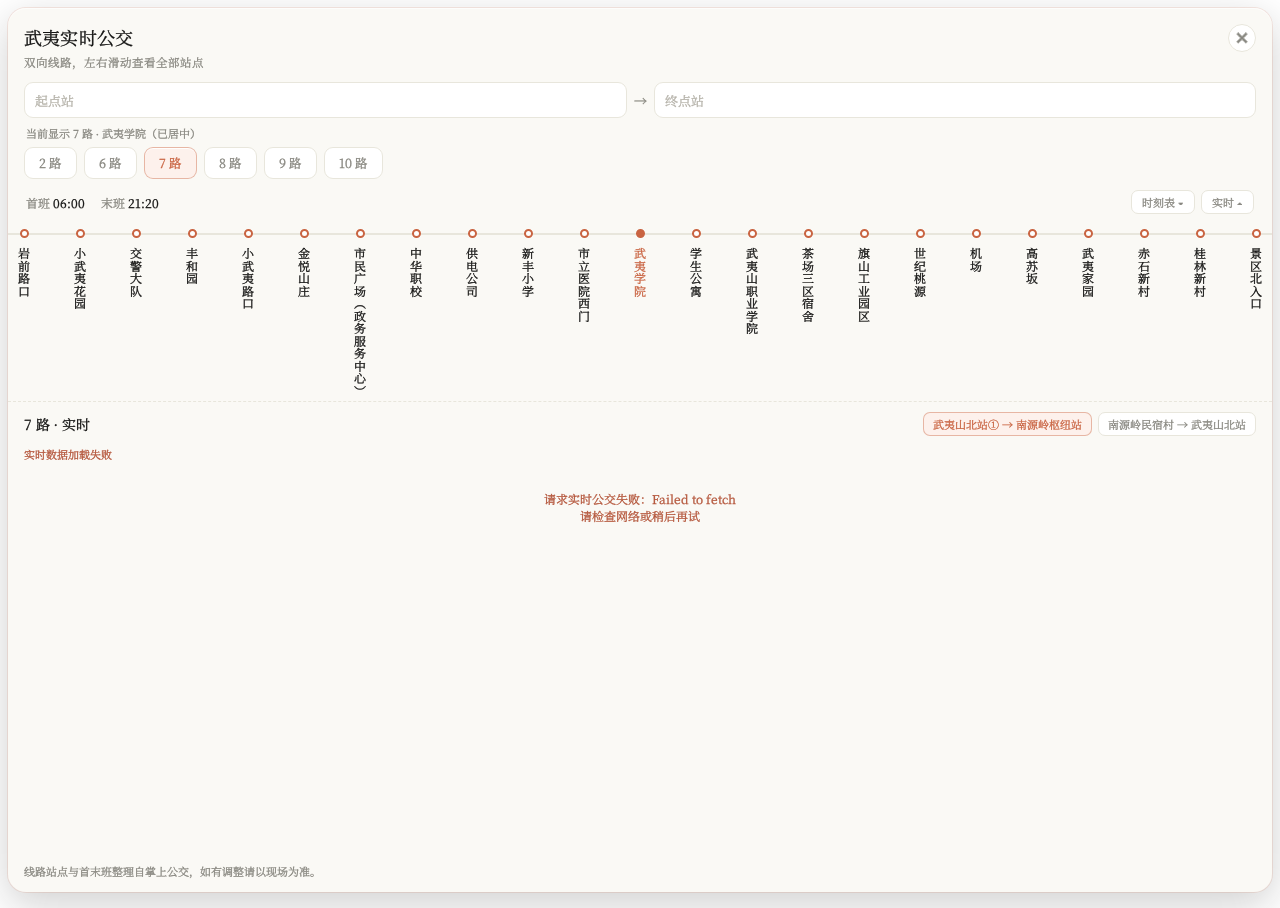
==== commit 78eb543e: "feat: Mimi课表 3.5" ====
--- a/app/src/main/assets/www/bus.html
+++ b/app/src/main/assets/www/bus.html
@@ -3,7 +3,7 @@
 <head>
 <meta charset="utf-8">
 <meta name="viewport" content="width=device-width, initial-scale=1.0, maximum-scale=1.0, user-scalable=no">
-<title>武夷山公交查询</title>
+<title>武夷实时公交</title>
 <style>
         @font-face {
             font-family: 'Mi Serif';
@@ -159,7 +159,7 @@
 <div class="sheet">
     <div class="head">
         <div class="head-txt">
-            <div class="title">武夷山公交查询</div>
+            <div class="title">武夷实时公交</div>
             <div class="sub">双向线路，左右滑动查看全部站点</div>
         </div>
         <button class="close" onclick="closeSheet()">✕</button>
@@ -253,7 +253,7 @@
     let current = DEFAULT_ROUTE;
     let touched = false;
     // ===== 实时公交状态 =====
-    const LIVE_URL = 'https://aokiisei.vxni.ink/mimi/live.php';
+    const LIVE_URL = 'https://aokiisei.xyz/mimi/live.php';
     let liveState = { route: null, dir: '1', panelEl: null, timer: null, running: false, lastData: null, failCount: 0, currentReq: 0 };
 
     function esc(t) {
@@ -698,9 +698,14 @@
         if (!touched) initDefault();
     });
     if (document.readyState === 'complete') {
+        bootBus();
+    } else {
+        window.addEventListener('load', bootBus);
+    }
+    // 打开页面即展示实时公交，收起只能由用户点击「实时」按钮触发
+    function bootBus() {
         initDefault();
-    } else {
-        window.addEventListener('load', initDefault);
+        if (LIVE_ROUTES[String(current)]) toggleLive(current);
     }
 </script>
 </body>
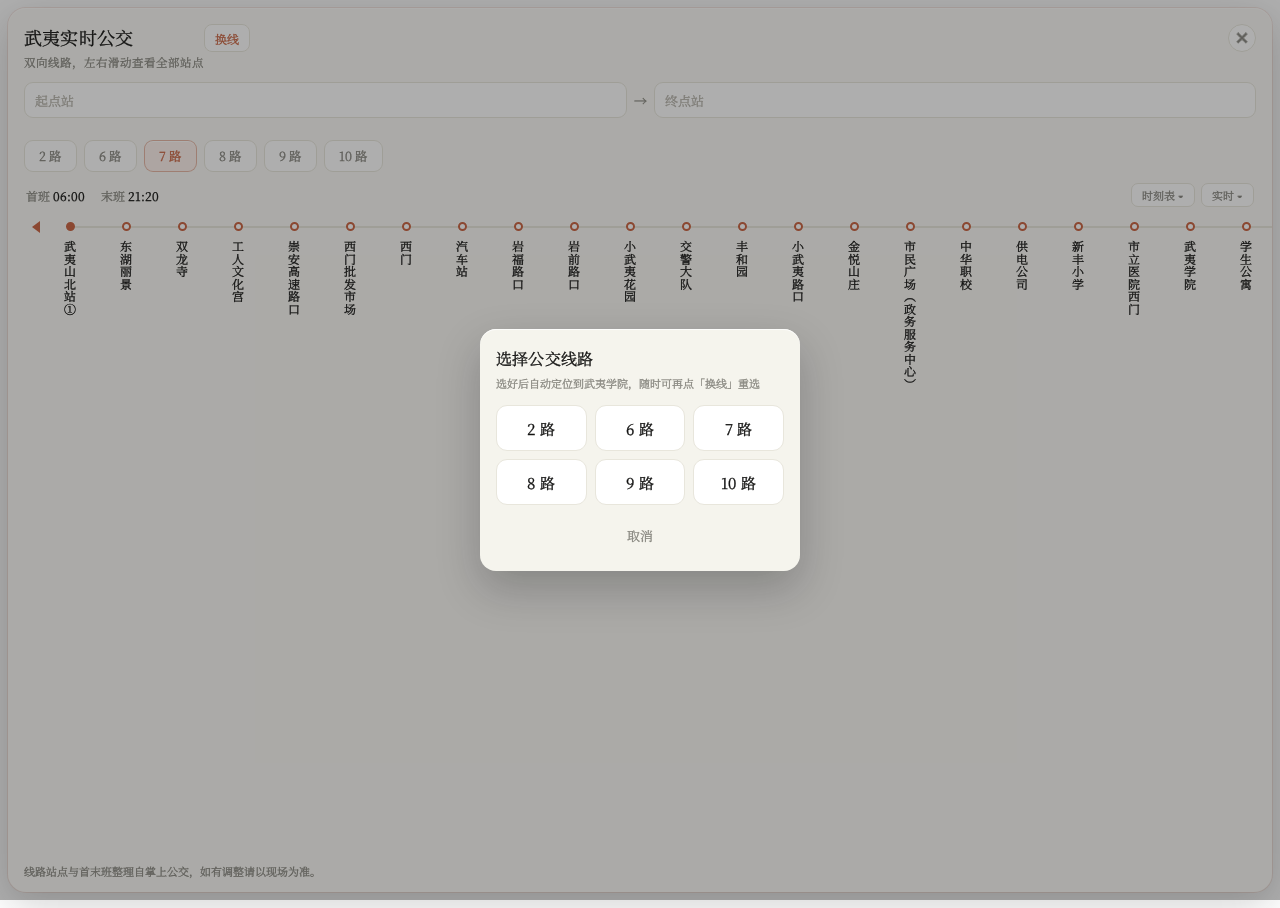
==== commit a20cc9c9: "feat: Mimi课表 3.6 学习通助手签到与刷课 - 学习通助手升级为账号/签到/刷课/日志四页，支持多账号持久登录与 Cookie 自动重登 - 签到覆盖普通/拍照/位置/二维码/手势/签到码" ====
--- a/app/src/main/assets/www/bus.html
+++ b/app/src/main/assets/www/bus.html
@@ -65,6 +65,36 @@
         }
         .route { display: none; flex-direction: column; min-height: 0; }
         .route.on { display: flex; }
+        .pick-wrap {
+            position: fixed; left: 0; right: 0; top: 0; bottom: 0; z-index: 40;
+            display: flex; align-items: center; justify-content: center;
+            background: rgba(20, 20, 19, 0.34); padding: 24px;
+        }
+        .pick-wrap.hide { display: none; }
+        .pick-box {
+            width: 100%; max-width: 320px; background: var(--bg);
+            border-radius: 16px; padding: 18px 16px 16px;
+            box-shadow: 0 18px 44px rgba(20, 20, 19, 0.24), inset 0 1px 0 rgba(255, 255, 255, 0.8);
+        }
+        .pick-title { font-size: 16px; letter-spacing: .2px; }
+        .pick-sub { margin-top: 5px; font-size: 11px; color: var(--sub); }
+        .pick-grid { display: grid; grid-template-columns: repeat(3, 1fr); gap: 8px; margin-top: 14px; }
+        .pick-item {
+            height: 46px; border-radius: 11px; border: 1px solid var(--border);
+            background: #FFFFFF; color: var(--ink); font-family: inherit;
+            font-size: 15px; letter-spacing: .3px;
+        }
+        .pick-item:active { background: var(--soft); border-color: rgba(201,100,66,0.42); color: var(--primary); }
+        .pick-cancel {
+            width: 100%; height: 40px; margin-top: 10px; border: none; border-radius: 10px;
+            background: transparent; color: var(--sub); font-family: inherit; font-size: 13px;
+        }
+        .line-btn {
+            flex: 0 0 auto; height: 28px; padding: 0 10px; margin-right: 2px;
+            border-radius: 8px; border: 1px solid var(--border); background: #FFFFFF;
+            color: var(--primary); font-family: inherit; font-size: 12px;
+        }
+        .line-btn:active { background: var(--soft); }
         .times {
             display: flex; align-items: center; gap: 16px; padding: 11px 18px 0;
             font-size: 12px; color: var(--sub);
@@ -162,6 +192,7 @@
             <div class="title">武夷实时公交</div>
             <div class="sub">双向线路，左右滑动查看全部站点</div>
         </div>
+        <button class="line-btn" onclick="showPicker()">换线</button>
         <button class="close" onclick="closeSheet()">✕</button>
     </div>
 
@@ -174,6 +205,15 @@
 
     <div class="tabs" id="tabs"></div>
     <div id="routes"></div>
+
+    <div class="pick-wrap hide" id="pickWrap" onclick="hidePicker(event)">
+        <div class="pick-box">
+            <div class="pick-title">选择公交线路</div>
+            <div class="pick-sub">选好后自动定位到武夷学院，随时可再点「换线」重选</div>
+            <div class="pick-grid" id="pickGrid"></div>
+            <button class="pick-cancel" onclick="hidePicker()">取消</button>
+        </div>
+    </div>
 
     <div class="foot">线路站点与首末班整理自掌上公交，如有调整请以现场为准。</div>
 </div>
@@ -269,8 +309,55 @@
     function buildTabs() {
         document.getElementById('tabs').innerHTML = ORDER.map(function (no) {
             return '<button class="tab' + (no === current ? ' on' : '') + '" data-no="' + no +
-                '" onclick="switchRoute(' + no + ')">' + no + ' 路</button>';
+                '" onclick="pickTab(' + no + ')">' + no + ' 路</button>';
         }).join('');
+    }
+
+    // 打开页面先让用户选线路，避免默认停在 7 路
+    function buildPicker() {
+        document.getElementById('pickGrid').innerHTML = ORDER.map(function (no) {
+            return '<button class="pick-item" onclick="pickRoute(' + no + ')">' + no + ' 路</button>';
+        }).join('');
+    }
+
+    function pickRoute(no) {
+        touched = true;
+        document.getElementById('pickWrap').classList.add('hide');
+        switchRoute(no);
+        focusSchool(no);
+        if (LIVE_ROUTES[String(no)]) toggleLive(no);
+    }
+
+    // 二级菜单：「换线」随时重新打开线路选择，不必退出公交页
+    function showPicker() {
+        document.getElementById('pickWrap').classList.remove('hide');
+    }
+
+    function hidePicker(e) {
+        if (e && e.target && e.target.closest && e.target.closest('.pick-box')) { return; }
+        document.getElementById('pickWrap').classList.add('hide');
+        if (!touched) { pickRoute(current); }
+    }
+
+    // 顶部线路标签切换：同样以武夷学院为定位点，实时面板跟着切
+    function pickTab(no) {
+        touched = true;
+        switchRoute(no);
+        focusSchool(no);
+        if (LIVE_ROUTES[String(no)] && liveState.route !== String(no)) toggleLive(no);
+    }
+
+    // 把所选线路的武夷学院居中显示
+    function focusSchool(no) {
+        clearSeg(no);
+        const idx = ROUTES[no].stops.indexOf(DEFAULT_STOP);
+        if (idx < 0) {
+            setHint('当前显示 ' + no + ' 路', false);
+            return;
+        }
+        const stop = centerIndex(no, idx, true);
+        stop.classList.add('seg');
+        setHint('当前显示 ' + no + ' 路 · ' + DEFAULT_STOP + '（已居中）', false);
     }
 
     function buildRoutes() {
@@ -474,14 +561,6 @@
         }
     }
 
-    function initDefault() {
-        const idx = ROUTES[current].stops.indexOf(DEFAULT_STOP);
-        if (idx < 0) return;
-        const stop = centerIndex(current, idx, false);
-        stop.classList.add('seg');
-        setHint('当前显示 ' + current + ' 路 · ' + DEFAULT_STOP + '（已居中）', false);
-    }
-
     function closeSheet() {
         stopLivePoll();
         if (window.MimiBridge && window.MimiBridge.close) {
@@ -695,17 +774,17 @@
         });
     });
     window.addEventListener('resize', function () {
-        if (!touched) initDefault();
+        if (touched) focusSchool(current);
     });
     if (document.readyState === 'complete') {
         bootBus();
     } else {
         window.addEventListener('load', bootBus);
     }
-    // 打开页面即展示实时公交，收起只能由用户点击「实时」按钮触发
+    // 打开页面先弹出线路选择，选好后再居中武夷学院并展示实时公交
     function bootBus() {
-        initDefault();
-        if (LIVE_ROUTES[String(current)]) toggleLive(current);
+        buildPicker();
+        document.getElementById('pickWrap').classList.remove('hide');
     }
 </script>
 </body>
